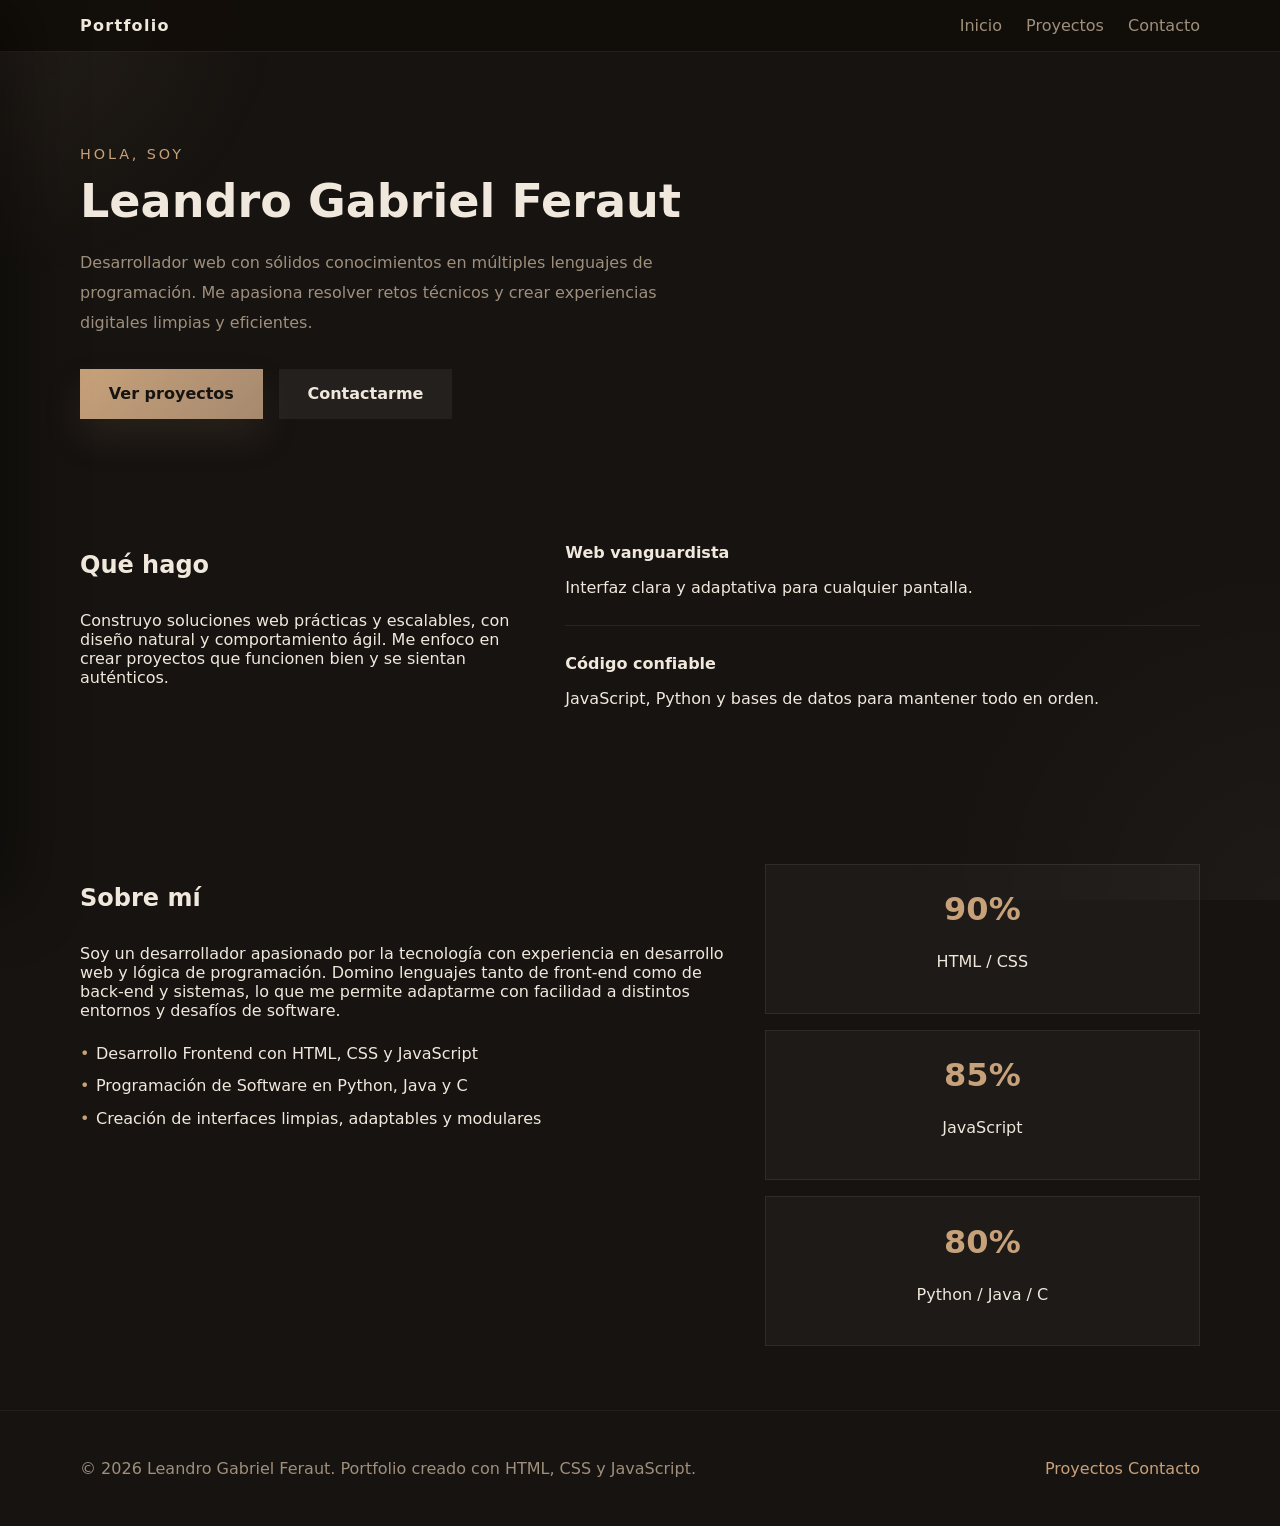
==== index.html @ 53fa8e8b "sadkhalfdk" ====
<!DOCTYPE html>
<html lang="es">
<head>
  <meta charset="UTF-8">
  <meta name="viewport" content="width=device-width, initial-scale=1.0">
  <title>Portfolio | Inicio</title>
  <link rel="stylesheet" href="styles/main.css">
</head>
<body>
  <header class="site-header">
    <div class="container header-inner">
      <a href="index.html" class="brand">Portfolio</a>
      <button class="menu-toggle" aria-label="Abrir menú" aria-expanded="false">
        <span></span>
        <span></span>
        <span></span>
      </button>
      <nav class="nav">
        <a href="index.html">Inicio</a>
        <a href="pages/proyectos.html">Proyectos</a>
        <a href="pages/contacto.html">Contacto</a>
      </nav>
    </div>
    <div class="side-menu" id="sideMenu" aria-hidden="true">
      <button class="close-menu" aria-label="Cerrar menú">&times;</button>
      <nav class="side-nav">
        <a href="index.html">Inicio</a>
        <a href="pages/proyectos.html">Proyectos</a>
        <a href="pages/contacto.html">Contacto</a>
      </nav>
    </div>
    <div class="menu-backdrop" id="menuBackdrop"></div>
  </header>

  <main>
    <section class="hero">
      <div class="container hero-content">
        <div>
          <p class="eyebrow">Hola, soy</p>
          <h1>Leandro Gabriel Feraut</h1>
          <p class="lead">Desarrollador web con sólidos conocimientos en múltiples lenguajes de programación. Me apasiona resolver retos técnicos y crear experiencias digitales limpias y eficientes.</p>
          <div class="hero-actions">
            <a href="pages/proyectos.html" class="btn btn-primary">Ver proyectos</a>
            <a href="pages/contacto.html" class="btn btn-secondary">Contactarme</a>
          </div>
        </div>
      </div>
    </section>

    <section class="services container" id="servicios">
      <div class="services-grid">
        <div class="service-summary">
          <h2>Qué hago</h2>
          <p>Construyo soluciones web prácticas y escalables, con diseño natural y comportamiento ágil. Me enfoco en crear proyectos que funcionen bien y se sientan auténticos.</p>
        </div>
        <div class="service-items">
          <div>
            <strong>Web vanguardista</strong>
            <p>Interfaz clara y adaptativa para cualquier pantalla.</p>
          </div>
          <div>
            <strong>Código confiable</strong>
            <p>JavaScript, Python y bases de datos para mantener todo en orden.</p>
          </div>
        </div>
      </div>
    </section>

    <section class="about container">
      <div class="about-text">
        <h2>Sobre mí</h2>
        <p>Soy un desarrollador apasionado por la tecnología con experiencia en desarrollo web y lógica de programación. Domino lenguajes tanto de front-end como de back-end y sistemas, lo que me permite adaptarme con facilidad a distintos entornos y desafíos de software.</p>
        <ul>
          <li>Desarrollo Frontend con HTML, CSS y JavaScript</li>
          <li>Programación de Software en Python, Java y C</li>
          <li>Creación de interfaces limpias, adaptables y modulares</li>
        </ul>
      </div>
      <div class="about-skills">
        <div class="skill-item"><span>90%</span><p>HTML / CSS</p></div>
        <div class="skill-item"><span>85%</span><p>JavaScript</p></div>
        <div class="skill-item"><span>80%</span><p>Python / Java / C</p></div>
      </div>
    </section>
  </main>

  <footer class="site-footer">
    <div class="container footer-inner">
      <p>© 2026 Leandro Gabriel Feraut. Portfolio creado con HTML, CSS y JavaScript.</p>
      <div class="footer-links">
        <a href="pages/proyectos.html">Proyectos</a>
        <a href="pages/contacto.html">Contacto</a>
      </div>
    </div>
  </footer>

  <script src="scripts/main.js"></script>
</body>
</html>
---- styles/main.css ----
/* Estilos globales */
:root {
  --bg: #161310;
  --bg-alt: #221b16;
  --text: #f0e8dc;
  --text-muted: #9f8f7c;
  --accent: #c7a17a;
  --accent-dark: #8f7553;
  --accent-soft: #2d231b;
  --surface: #1f1812;
  --surface-muted: #2e251f;
  --border: rgba(255, 255, 255, 0.08);
  --radius: 22px;
  --shadow: 0 24px 50px rgba(0, 0, 0, 0.35);
}

* {
  box-sizing: border-box;
}

html {
  scroll-behavior: smooth;
}

body {
  margin: 0;
  font-family: Inter, system-ui, -apple-system, BlinkMacSystemFont, "Segoe UI", sans-serif;
  background: var(--bg);
  color: var(--text);
  min-height: 100vh;
}

body::before {
  content: '';
  position: fixed;
  inset: 0;
  background: radial-gradient(circle at top left, rgba(199, 161, 122, 0.08), transparent 18%), radial-gradient(circle at bottom right, rgba(255, 255, 255, 0.03), transparent 25%);
  pointer-events: none;
}

img {
  max-width: 100%;
  display: block;
}

a {
  color: inherit;
  text-decoration: none;
}

.container {
  width: min(1120px, calc(100% - 2rem));
  margin: 0 auto;
}

.site-header {
  position: sticky;
  top: 0;
  background: rgba(18, 14, 10, 0.96);
  border-bottom: 1px solid rgba(255, 255, 255, 0.08);
  z-index: 12;
}

.side-menu {
  position: fixed;
  top: 0;
  left: -280px;
  width: 280px;
  height: 100vh;
  background: rgba(22, 19, 16, 0.98);
  border-right: 1px solid rgba(255, 255, 255, 0.08);
  box-shadow: 20px 0 60px rgba(0, 0, 0, 0.35);
  padding: 2rem 1.5rem;
  display: flex;
  flex-direction: column;
  gap: 2rem;
  transition: left 0.25s ease;
  z-index: 20;
}

.side-menu.open {
  left: 0;
}

.menu-backdrop {
  position: fixed;
  inset: 0;
  background: rgba(15, 23, 42, 0.55);
  opacity: 0;
  pointer-events: none;
  transition: opacity 0.25s ease;
  z-index: 15;
}

.menu-backdrop.visible {
  opacity: 1;
  pointer-events: auto;
}

.close-menu {
  border: none;
  background: transparent;
  color: var(--text);
  font-size: 2.2rem;
  line-height: 1;
  padding: 0;
  cursor: pointer;
  align-self: flex-end;
}

.side-nav {
  display: grid;
  gap: 0.8rem;
}

.side-nav a {
  color: var(--text);
  text-decoration: none;
  font-weight: 600;
  padding: 0.75rem 0;
  border-bottom: 1px solid rgba(255, 255, 255, 0.08);
}

.side-nav a:last-child {
  border-bottom: none;
}

.header-inner {
  display: flex;
  align-items: center;
  justify-content: space-between;
  padding: 1rem 0;
  position: relative;
}

.brand {
  font-weight: 700;
  letter-spacing: 0.08em;
  color: var(--text);
}

.menu-toggle {
  display: none;
  width: 42px;
  height: 42px;
  border: 1px solid rgba(31, 41, 55, 0.12);
  background: var(--surface);
  padding: 0.75rem;
  cursor: pointer;
  align-items: center;
  justify-content: center;
}

.menu-toggle span {
  display: block;
  width: 100%;
  height: 2px;
  background: var(--text);
  margin: 4px 0;
}

.nav {
  display: flex;
  gap: 1.5rem;
}

.nav a {
  color: var(--text-muted);
  transition: color 0.2s ease;
}

.nav a:hover,
.nav a.active {
  color: var(--text);
}

.hero {
  padding: 5rem 0 3rem;
}

.hero-content {
  display: grid;
  grid-template-columns: 1.4fr 1fr;
  align-items: center;
  gap: 2rem;
}

.eyebrow {
  text-transform: uppercase;
  color: var(--accent);
  letter-spacing: 0.2em;
  font-size: 0.9rem;
  margin-bottom: 1rem;
}

h1 {
  font-size: clamp(2.8rem, 3.6vw, 4.5rem);
  line-height: 1;
  margin: 0;
}

.lead {
  max-width: 38rem;
  color: var(--text-muted);
  line-height: 1.85;
  margin: 1.5rem 0 2rem;
}

.hero-actions {
  display: flex;
  gap: 1rem;
  flex-wrap: wrap;
  opacity: 0;
  transform: translateY(12px);
  animation: fade-up 0.8s ease 0.4s forwards;
}

.btn {
  display: inline-flex;
  align-items: center;
  justify-content: center;
  border: none;
  cursor: pointer;
  padding: 0.95rem 1.8rem;
  font-weight: 600;
  transition: transform 0.2s ease, background-color 0.2s ease, box-shadow 0.2s ease;
}

.btn:hover {
  transform: translateY(-1px);
}

.btn-primary {
  background: linear-gradient(135deg, var(--accent), #a5896f);
  color: #161310;
  box-shadow: 0 18px 36px rgba(116, 90, 68, 0.2);
}

.btn-secondary {
  background: rgba(255, 255, 255, 0.06);
  color: var(--text);
}

.hero-image {
  display: flex;
  justify-content: center;
}

.profile-card {
  width: min(320px, 100%);
  aspect-ratio: 1 / 1;
  background: linear-gradient(180deg, rgba(255, 255, 255, 0.08), rgba(255, 255, 255, 0.04));
  display: grid;
  place-items: center;
  overflow: hidden;
}

.profile-card img {
  width: 100%;
  height: 100%;
  object-fit: cover;
}

.services,
.about {
  padding: 4rem 0;
}

@keyframes fade-up {
  from {
    opacity: 0;
    transform: translateY(16px);
  }
  to {
    opacity: 1;
    transform: translateY(0);
  }
}

section {
  opacity: 0;
  transform: translateY(18px);
  animation: fade-up 0.9s ease forwards;
}

section:nth-of-type(1) {
  animation-delay: 0.1s;
}

section:nth-of-type(2) {
  animation-delay: 0.2s;
}

section:nth-of-type(3) {
  animation-delay: 0.3s;
}

.services h2,
.about h2 {
  margin-bottom: 2rem;
}

.services-grid {
  display: grid;
  grid-template-columns: minmax(220px, 1fr) 1.4fr;
  gap: 2rem;
  align-items: start;
}

.service-summary {
  padding: 0;
}

.service-items {
  display: grid;
  gap: 1rem;
}

.service-items div {
  padding: 0.75rem 0;
  border-bottom: 1px solid rgba(255, 255, 255, 0.08);
}

.service-items div:last-child {
  border-bottom: none;
}

.service-items strong {
  display: block;
  margin-bottom: 0.65rem;
  color: var(--text);
}

.about {
  display: grid;
  grid-template-columns: 1.5fr 1fr;
  gap: 2rem;
  align-items: start;
}

.about-text p,
.about-text ul,
.about-skills {
  margin: 0;
}

.about-text ul {
  list-style: none;
  padding: 0;
  margin-top: 1.5rem;
  display: grid;
  gap: 0.85rem;
}

.about-text li::before {
  content: "•";
  color: var(--accent);
  display: inline-block;
  width: 1em;
}

.about-skills {
  display: grid;
  gap: 1rem;
}

.skill-item {
  display: grid;
  gap: 0.5rem;
  background: rgba(255, 255, 255, 0.03);
  border: 1px solid rgba(255, 255, 255, 0.08);
  padding: 1.6rem;
  text-align: center;
}

.skill-item span {
  font-size: 2rem;
  font-weight: 700;
  color: var(--accent);
}

.site-footer {
  padding: 2rem 0;
  border-top: 1px solid rgba(148, 163, 184, 0.08);
}

.footer-inner {
  display: flex;
  align-items: center;
  justify-content: space-between;
  gap: 1rem;
  flex-wrap: wrap;
  color: var(--text-muted);
}

.footer-inner a {
  color: var(--accent);
}

@media (max-width: 900px) {
  .hero-content,
  .about {
    grid-template-columns: 1fr;
  }

  .service-grid {
    grid-template-columns: 1fr;
  }
}

@media (max-width: 800px) {
  .menu-toggle {
    display: inline-flex !important;
  }

  .nav {
    display: none !important;
  }
}

@media (max-width: 640px) {
  .header-inner {
    flex-direction: row;
    align-items: center;
    justify-content: space-between;
  }

  .hero {
    padding-top: 4rem;
  }

  .hero-actions {
    flex-direction: column;
    align-items: stretch;
  }

  .nav {
    display: none;
  }
}
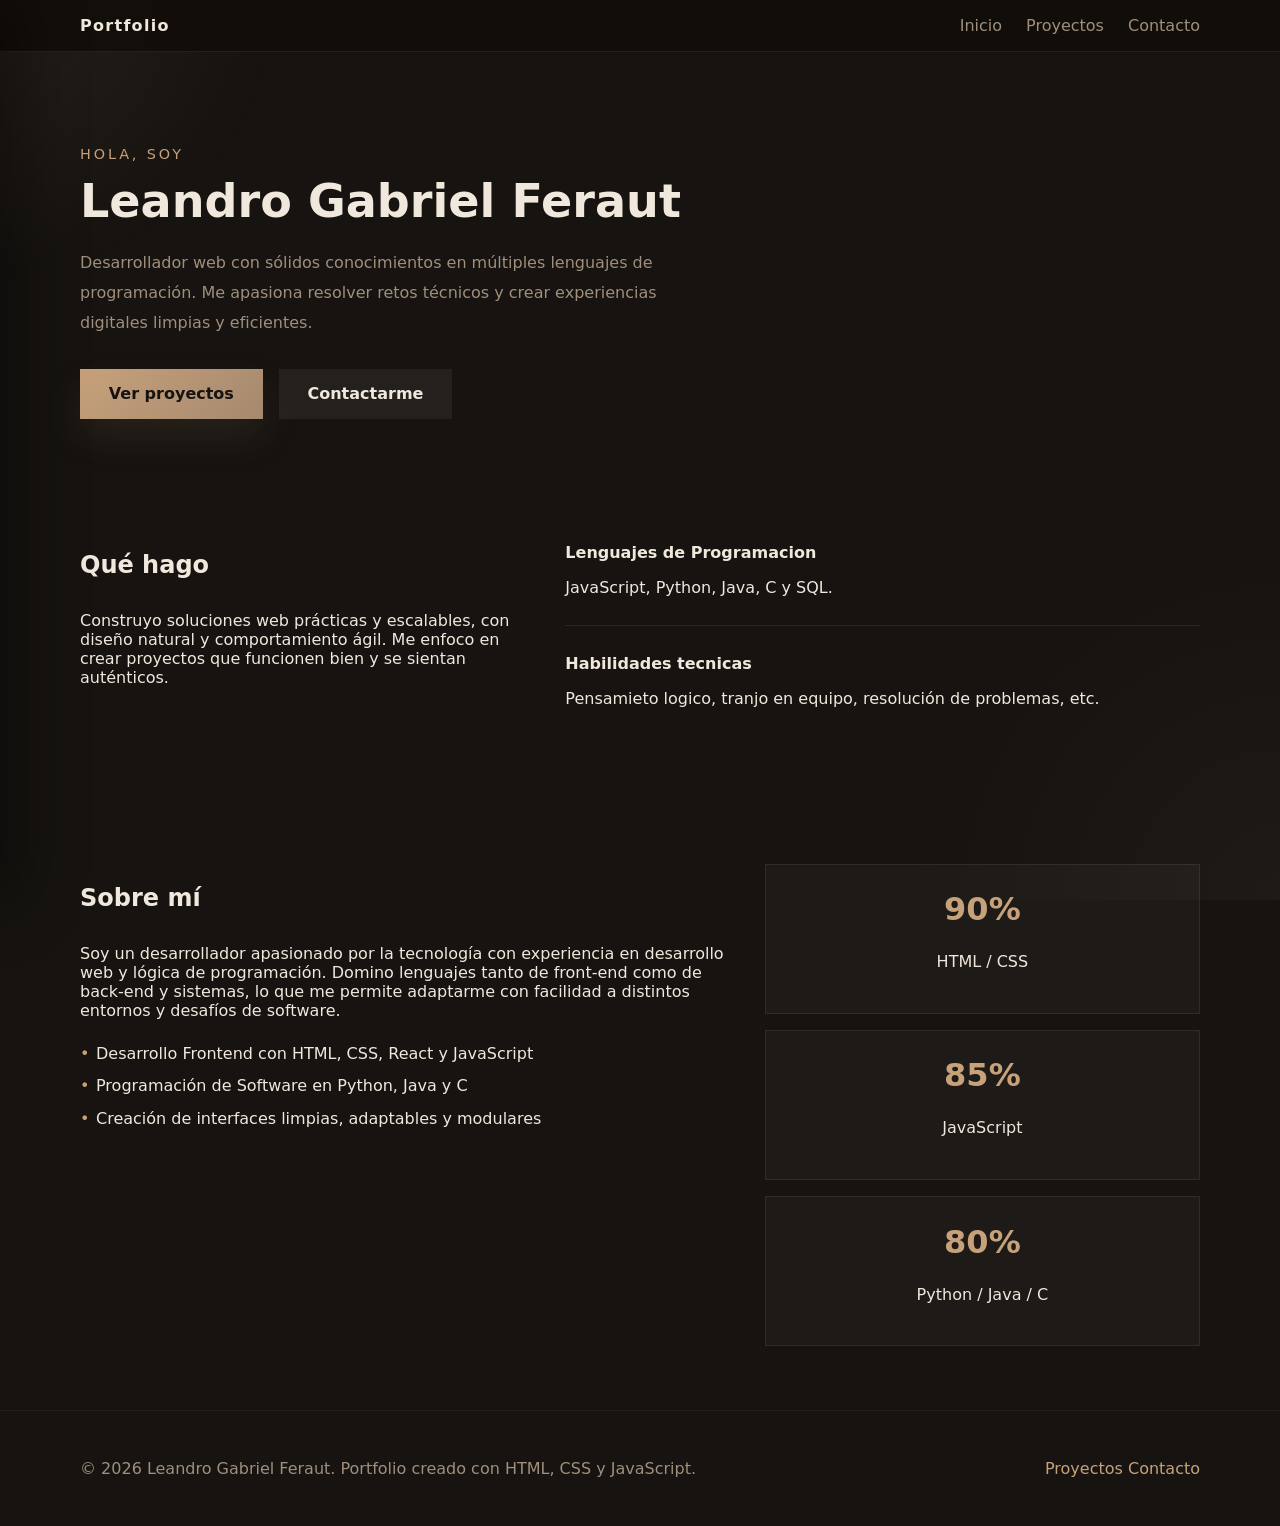
==== commit ad8014d8: "taoa dsadas" ====
--- a/index.html
+++ b/index.html
@@ -1,11 +1,13 @@
 <!DOCTYPE html>
 <html lang="es">
+
 <head>
   <meta charset="UTF-8">
   <meta name="viewport" content="width=device-width, initial-scale=1.0">
   <title>Portfolio | Inicio</title>
   <link rel="stylesheet" href="styles/main.css">
 </head>
+
 <body>
   <header class="site-header">
     <div class="container header-inner">
@@ -38,7 +40,8 @@
         <div>
           <p class="eyebrow">Hola, soy</p>
           <h1>Leandro Gabriel Feraut</h1>
-          <p class="lead">Desarrollador web con sólidos conocimientos en múltiples lenguajes de programación. Me apasiona resolver retos técnicos y crear experiencias digitales limpias y eficientes.</p>
+          <p class="lead">Desarrollador web con sólidos conocimientos en múltiples lenguajes de programación. Me
+            apasiona resolver retos técnicos y crear experiencias digitales limpias y eficientes.</p>
           <div class="hero-actions">
             <a href="pages/proyectos.html" class="btn btn-primary">Ver proyectos</a>
             <a href="pages/contacto.html" class="btn btn-secondary">Contactarme</a>
@@ -51,16 +54,17 @@
       <div class="services-grid">
         <div class="service-summary">
           <h2>Qué hago</h2>
-          <p>Construyo soluciones web prácticas y escalables, con diseño natural y comportamiento ágil. Me enfoco en crear proyectos que funcionen bien y se sientan auténticos.</p>
+          <p>Construyo soluciones web prácticas y escalables, con diseño natural y comportamiento ágil. Me enfoco en
+            crear proyectos que funcionen bien y se sientan auténticos.</p>
         </div>
         <div class="service-items">
           <div>
-            <strong>Web vanguardista</strong>
-            <p>Interfaz clara y adaptativa para cualquier pantalla.</p>
+            <strong>Lenguajes de Programacion</strong>
+            <p>JavaScript, Python, Java, C y SQL.</p>
           </div>
           <div>
-            <strong>Código confiable</strong>
-            <p>JavaScript, Python y bases de datos para mantener todo en orden.</p>
+            <strong>Habilidades tecnicas</strong>
+            <p>Pensamieto logico, tranjo en equipo, resolución de problemas, etc.</p>
           </div>
         </div>
       </div>
@@ -69,17 +73,25 @@
     <section class="about container">
       <div class="about-text">
         <h2>Sobre mí</h2>
-        <p>Soy un desarrollador apasionado por la tecnología con experiencia en desarrollo web y lógica de programación. Domino lenguajes tanto de front-end como de back-end y sistemas, lo que me permite adaptarme con facilidad a distintos entornos y desafíos de software.</p>
+        <p>Soy un desarrollador apasionado por la tecnología con experiencia en desarrollo web y lógica de programación.
+          Domino lenguajes tanto de front-end como de back-end y sistemas, lo que me permite adaptarme con facilidad a
+          distintos entornos y desafíos de software.</p>
         <ul>
-          <li>Desarrollo Frontend con HTML, CSS y JavaScript</li>
+          <li>Desarrollo Frontend con HTML, CSS, React y JavaScript</li>
           <li>Programación de Software en Python, Java y C</li>
           <li>Creación de interfaces limpias, adaptables y modulares</li>
         </ul>
       </div>
       <div class="about-skills">
-        <div class="skill-item"><span>90%</span><p>HTML / CSS</p></div>
-        <div class="skill-item"><span>85%</span><p>JavaScript</p></div>
-        <div class="skill-item"><span>80%</span><p>Python / Java / C</p></div>
+        <div class="skill-item"><span>90%</span>
+          <p>HTML / CSS</p>
+        </div>
+        <div class="skill-item"><span>85%</span>
+          <p>JavaScript</p>
+        </div>
+        <div class="skill-item"><span>80%</span>
+          <p>Python / Java / C</p>
+        </div>
       </div>
     </section>
   </main>
@@ -96,4 +108,5 @@
 
   <script src="scripts/main.js"></script>
 </body>
-</html>
+
+</html>
